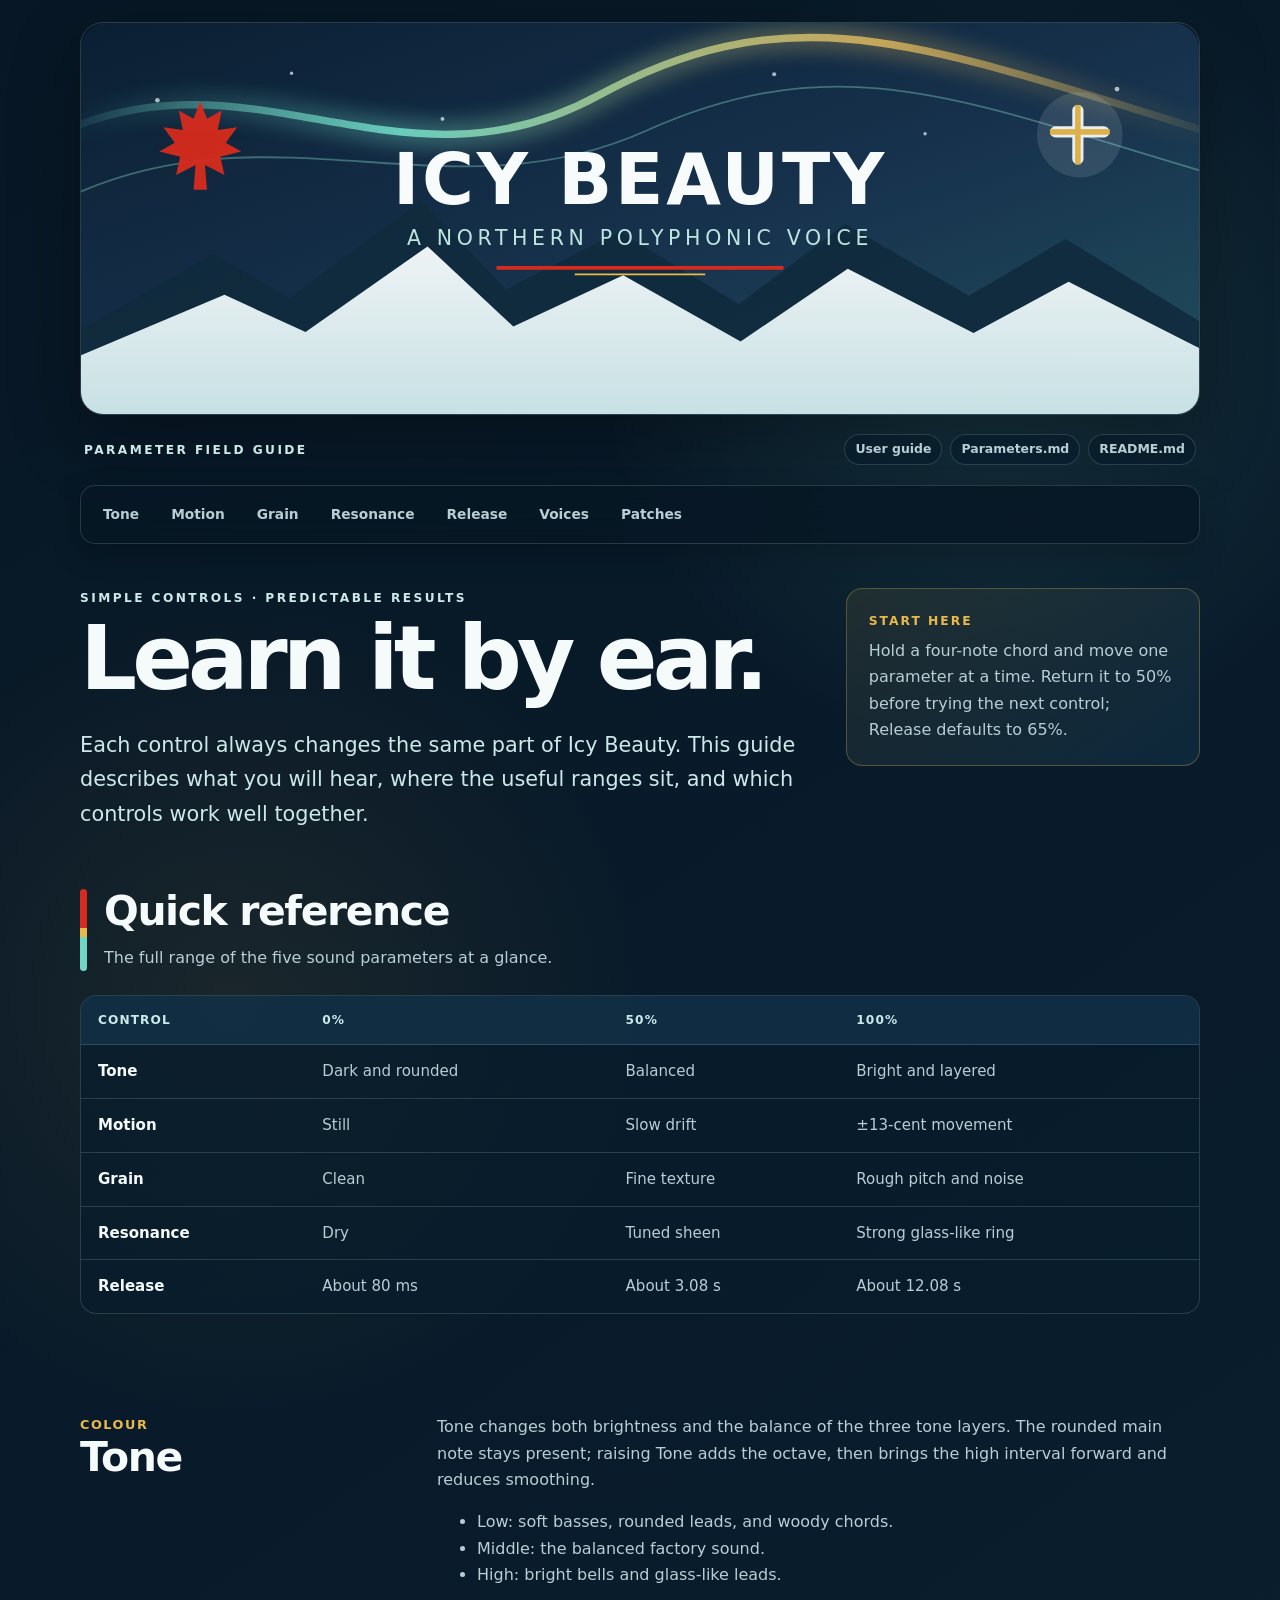
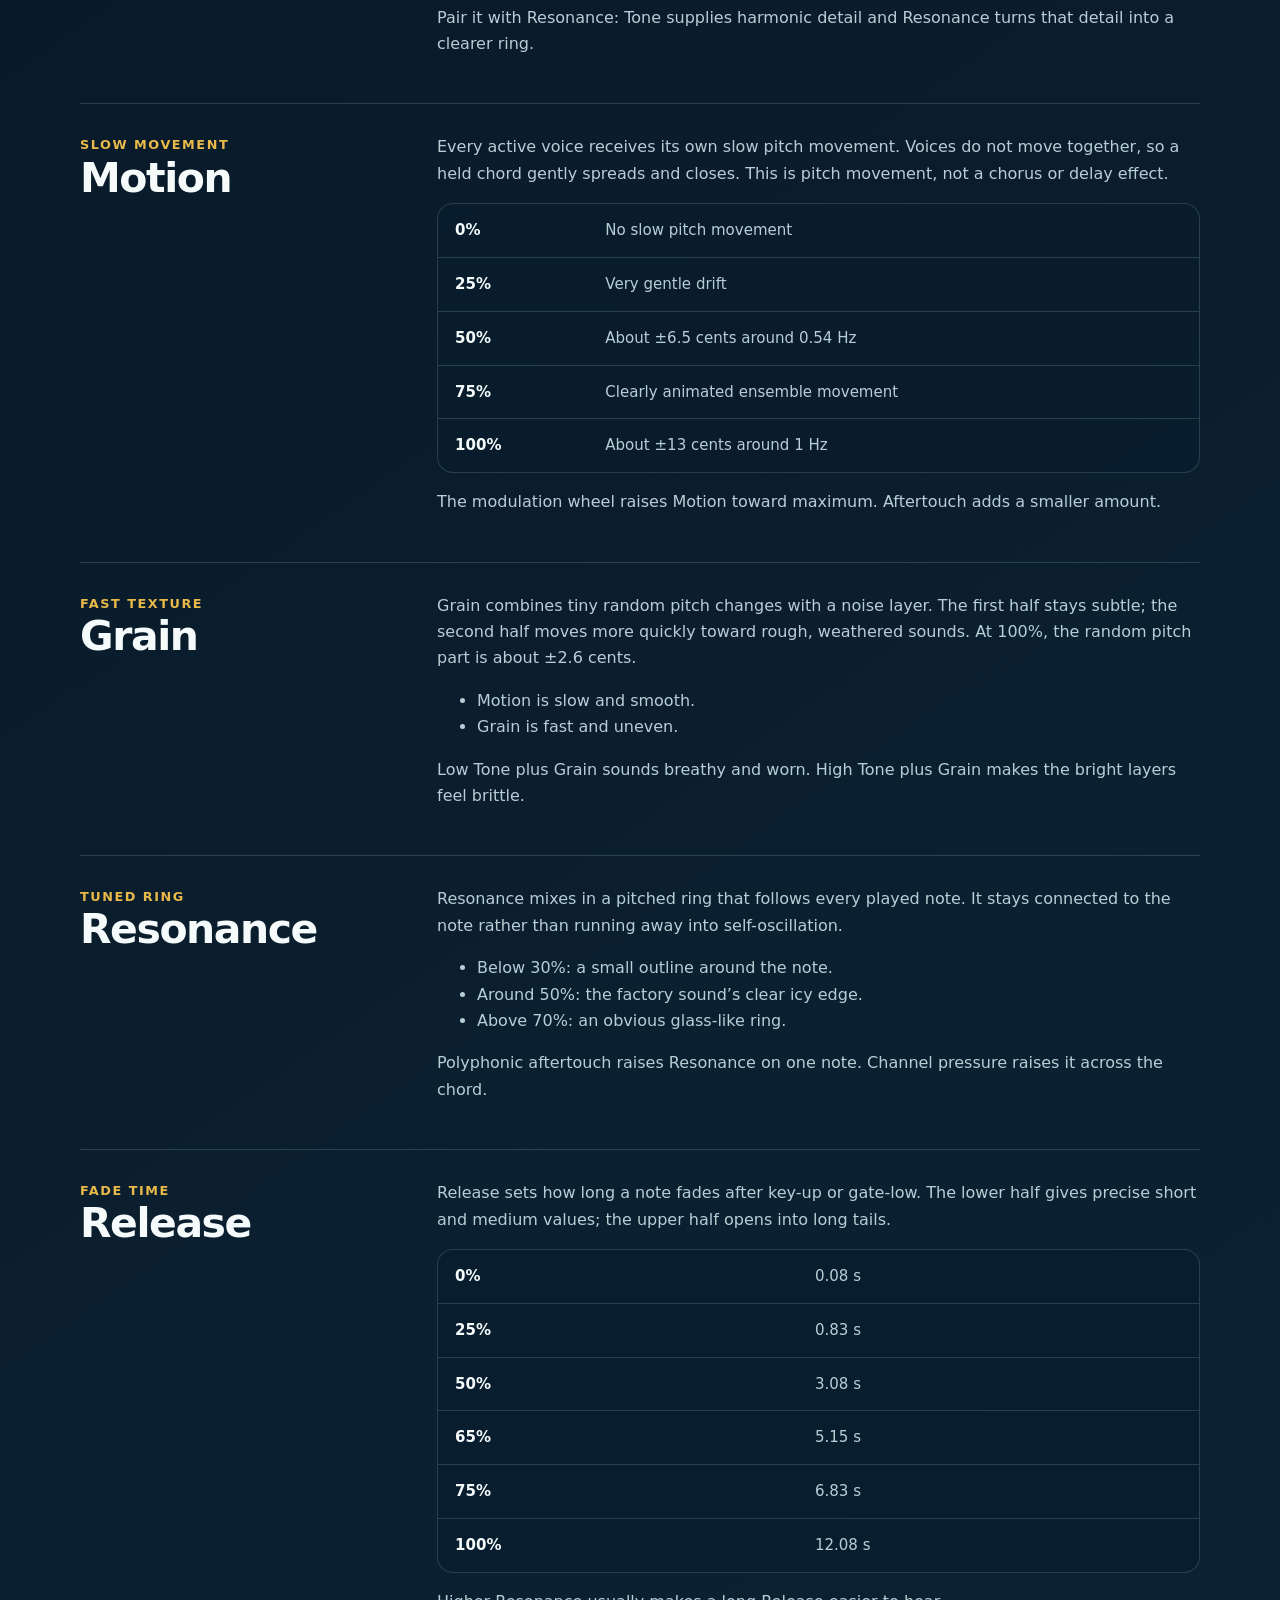
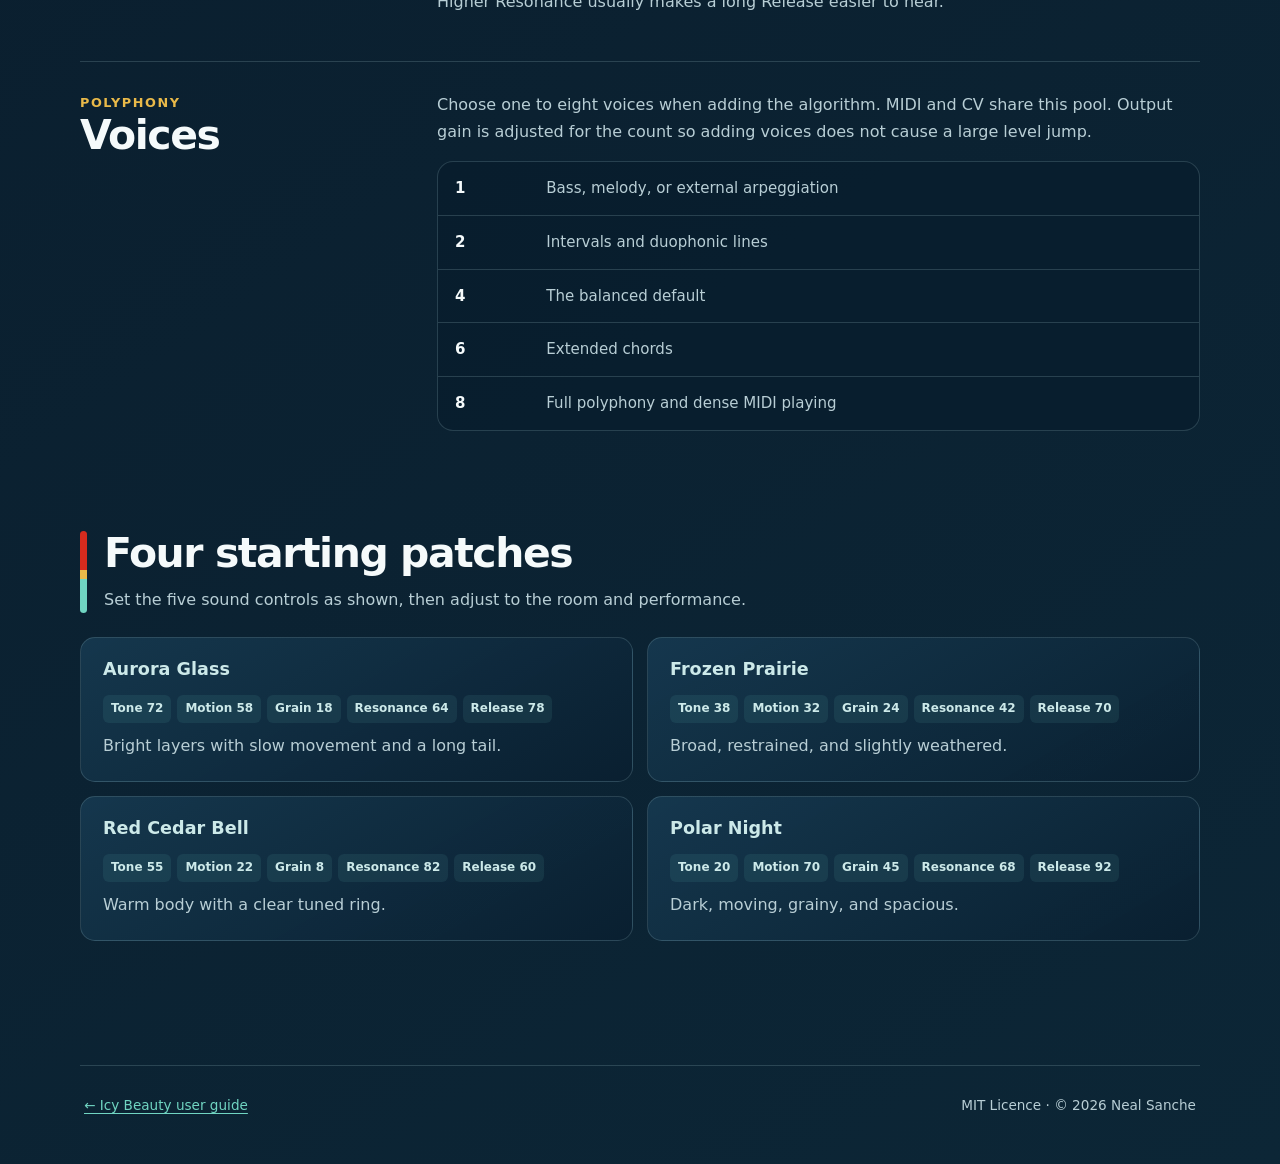
==== docs/parameters.html @ c05002e7 "prepare Icy Beauty v0.5.0 release" ====
<!doctype html>
<html lang="en">
  <head>
    <meta charset="utf-8">
    <meta name="viewport" content="width=device-width, initial-scale=1">
    <meta name="theme-color" content="#071725">
    <meta
      name="description"
      content="Detailed Icy Beauty parameter guide for Expert Sleepers disting NT."
    >
    <title>Icy Beauty — Parameter Field Guide</title>
    <link rel="stylesheet" href="manual.css">
  </head>
  <body>
    <header class="site-header">
      <img
        class="hero-art"
        src="icy-beauty-header.svg"
        alt="Icy Beauty, a northern polyphonic voice"
      >
      <div class="topline">
        <p class="eyebrow">Parameter field guide</p>
        <div class="format-links" aria-label="Documentation formats">
          <a class="pill" href="index.html">User guide</a>
          <a class="pill" href="PARAMETERS.md">Parameters.md</a>
          <a class="pill" href="../README.md">README.md</a>
        </div>
      </div>
      <nav class="main-nav" aria-label="Parameter sections">
        <a href="#tone">Tone</a>
        <a href="#motion">Motion</a>
        <a href="#grain">Grain</a>
        <a href="#resonance">Resonance</a>
        <a href="#release">Release</a>
        <a href="#voices">Voices</a>
        <a href="#patches">Patches</a>
      </nav>
    </header>

    <main>
      <section class="intro" aria-labelledby="page-title">
        <div>
          <p class="eyebrow">Simple controls · Predictable results</p>
          <h1 id="page-title">Learn it by ear.</h1>
          <p class="lede">
            Each control always changes the same part of Icy Beauty. This guide
            describes what you will hear, where the useful ranges sit, and
            which controls work well together.
          </p>
        </div>
        <aside class="note">
          <strong>Start here</strong>
          <p>
            Hold a four-note chord and move one parameter at a time. Return it
            to 50% before trying the next control; Release defaults to 65%.
          </p>
        </aside>
      </section>

      <section class="section">
        <div class="section-heading">
          <div>
            <h2>Quick reference</h2>
            <p>The full range of the five sound parameters at a glance.</p>
          </div>
        </div>
        <div class="table-wrap">
          <table>
            <thead>
              <tr>
                <th>Control</th>
                <th>0%</th>
                <th>50%</th>
                <th>100%</th>
              </tr>
            </thead>
            <tbody>
              <tr><td>Tone</td><td>Dark and rounded</td><td>Balanced</td><td>Bright and layered</td></tr>
              <tr><td>Motion</td><td>Still</td><td>Slow drift</td><td>±13-cent movement</td></tr>
              <tr><td>Grain</td><td>Clean</td><td>Fine texture</td><td>Rough pitch and noise</td></tr>
              <tr><td>Resonance</td><td>Dry</td><td>Tuned sheen</td><td>Strong glass-like ring</td></tr>
              <tr><td>Release</td><td>About 80 ms</td><td>About 3.08 s</td><td>About 12.08 s</td></tr>
            </tbody>
          </table>
        </div>
      </section>

      <section class="section" aria-label="Detailed parameters">
        <article class="parameter" id="tone">
          <div class="parameter-label">
            <p>Colour</p>
            <h2>Tone</h2>
          </div>
          <div class="parameter-copy">
            <p>
              Tone changes both brightness and the balance of the three tone
              layers. The rounded main note stays present; raising Tone adds the
              octave, then brings the high interval forward and reduces
              smoothing.
            </p>
            <ul>
              <li>Low: soft basses, rounded leads, and woody chords.</li>
              <li>Middle: the balanced factory sound.</li>
              <li>High: bright bells and glass-like leads.</li>
            </ul>
            <p>
              Pair it with Resonance: Tone supplies harmonic detail and
              Resonance turns that detail into a clearer ring.
            </p>
          </div>
        </article>

        <article class="parameter" id="motion">
          <div class="parameter-label">
            <p>Slow movement</p>
            <h2>Motion</h2>
          </div>
          <div class="parameter-copy">
            <p>
              Every active voice receives its own slow pitch movement. Voices
              do not move together, so a held chord gently spreads and closes.
              This is pitch movement, not a chorus or delay effect.
            </p>
            <div class="table-wrap">
              <table>
                <tbody>
                  <tr><td>0%</td><td>No slow pitch movement</td></tr>
                  <tr><td>25%</td><td>Very gentle drift</td></tr>
                  <tr><td>50%</td><td>About ±6.5 cents around 0.54 Hz</td></tr>
                  <tr><td>75%</td><td>Clearly animated ensemble movement</td></tr>
                  <tr><td>100%</td><td>About ±13 cents around 1 Hz</td></tr>
                </tbody>
              </table>
            </div>
            <p>
              The modulation wheel raises Motion toward maximum. Aftertouch
              adds a smaller amount.
            </p>
          </div>
        </article>

        <article class="parameter" id="grain">
          <div class="parameter-label">
            <p>Fast texture</p>
            <h2>Grain</h2>
          </div>
          <div class="parameter-copy">
            <p>
              Grain combines tiny random pitch changes with a noise layer. The
              first half stays subtle; the second half moves more quickly
              toward rough, weathered sounds. At 100%, the random pitch part is
              about ±2.6 cents.
            </p>
            <ul>
              <li>Motion is slow and smooth.</li>
              <li>Grain is fast and uneven.</li>
            </ul>
            <p>
              Low Tone plus Grain sounds breathy and worn. High Tone plus Grain
              makes the bright layers feel brittle.
            </p>
          </div>
        </article>

        <article class="parameter" id="resonance">
          <div class="parameter-label">
            <p>Tuned ring</p>
            <h2>Resonance</h2>
          </div>
          <div class="parameter-copy">
            <p>
              Resonance mixes in a pitched ring that follows every played note.
              It stays connected to the note rather than running away into
              self-oscillation.
            </p>
            <ul>
              <li>Below 30%: a small outline around the note.</li>
              <li>Around 50%: the factory sound’s clear icy edge.</li>
              <li>Above 70%: an obvious glass-like ring.</li>
            </ul>
            <p>
              Polyphonic aftertouch raises Resonance on one note. Channel
              pressure raises it across the chord.
            </p>
          </div>
        </article>

        <article class="parameter" id="release">
          <div class="parameter-label">
            <p>Fade time</p>
            <h2>Release</h2>
          </div>
          <div class="parameter-copy">
            <p>
              Release sets how long a note fades after key-up or gate-low. The
              lower half gives precise short and medium values; the upper half
              opens into long tails.
            </p>
            <div class="table-wrap">
              <table>
                <tbody>
                  <tr><td>0%</td><td>0.08 s</td></tr>
                  <tr><td>25%</td><td>0.83 s</td></tr>
                  <tr><td>50%</td><td>3.08 s</td></tr>
                  <tr><td>65%</td><td>5.15 s</td></tr>
                  <tr><td>75%</td><td>6.83 s</td></tr>
                  <tr><td>100%</td><td>12.08 s</td></tr>
                </tbody>
              </table>
            </div>
            <p>
              Higher Resonance usually makes a long Release easier to hear.
            </p>
          </div>
        </article>

        <article class="parameter" id="voices">
          <div class="parameter-label">
            <p>Polyphony</p>
            <h2>Voices</h2>
          </div>
          <div class="parameter-copy">
            <p>
              Choose one to eight voices when adding the algorithm. MIDI and CV
              share this pool. Output gain is adjusted for the count so adding
              voices does not cause a large level jump.
            </p>
            <div class="table-wrap">
              <table>
                <tbody>
                  <tr><td>1</td><td>Bass, melody, or external arpeggiation</td></tr>
                  <tr><td>2</td><td>Intervals and duophonic lines</td></tr>
                  <tr><td>4</td><td>The balanced default</td></tr>
                  <tr><td>6</td><td>Extended chords</td></tr>
                  <tr><td>8</td><td>Full polyphony and dense MIDI playing</td></tr>
                </tbody>
              </table>
            </div>
          </div>
        </article>
      </section>

      <section class="section" id="patches">
        <div class="section-heading">
          <div>
            <h2>Four starting patches</h2>
            <p>
              Set the five sound controls as shown, then adjust to the room and
              performance.
            </p>
          </div>
        </div>
        <div class="recipes">
          <article class="recipe">
            <h3>Aurora Glass</h3>
            <div class="settings">
              <span>Tone 72</span><span>Motion 58</span><span>Grain 18</span>
              <span>Resonance 64</span><span>Release 78</span>
            </div>
            <p>Bright layers with slow movement and a long tail.</p>
          </article>
          <article class="recipe">
            <h3>Frozen Prairie</h3>
            <div class="settings">
              <span>Tone 38</span><span>Motion 32</span><span>Grain 24</span>
              <span>Resonance 42</span><span>Release 70</span>
            </div>
            <p>Broad, restrained, and slightly weathered.</p>
          </article>
          <article class="recipe">
            <h3>Red Cedar Bell</h3>
            <div class="settings">
              <span>Tone 55</span><span>Motion 22</span><span>Grain 8</span>
              <span>Resonance 82</span><span>Release 60</span>
            </div>
            <p>Warm body with a clear tuned ring.</p>
          </article>
          <article class="recipe">
            <h3>Polar Night</h3>
            <div class="settings">
              <span>Tone 20</span><span>Motion 70</span><span>Grain 45</span>
              <span>Resonance 68</span><span>Release 92</span>
            </div>
            <p>Dark, moving, grainy, and spacious.</p>
          </article>
        </div>
      </section>
    </main>

    <footer class="site-footer">
      <p><a href="index.html">← Icy Beauty user guide</a></p>
      <p>MIT Licence · © 2026 Neal Sanche</p>
    </footer>
  </body>
</html>
---- docs/manual.css ----
:root {
  color-scheme: dark;
  --ink: #f5fafb;
  --muted: #b8ced5;
  --night: #071725;
  --navy: #0c2237;
  --blue: #173b56;
  --ice: #cce9e9;
  --aurora: #70d5c2;
  --gold: #e9b949;
  --canada: #d52b1e;
  --line: rgba(184, 222, 224, 0.18);
  --panel: rgba(15, 45, 66, 0.76);
  --shadow: 0 24px 70px rgba(0, 0, 0, 0.28);
  font-family:
    Inter, ui-sans-serif, system-ui, -apple-system, BlinkMacSystemFont, "Segoe UI",
    sans-serif;
}

* {
  box-sizing: border-box;
}

html {
  scroll-behavior: smooth;
}

body {
  min-width: 280px;
  margin: 0;
  color: var(--ink);
  background:
    radial-gradient(circle at 78% 8%, rgba(112, 213, 194, 0.13), transparent 25rem),
    radial-gradient(circle at 18% 23%, rgba(233, 185, 73, 0.08), transparent 26rem),
    linear-gradient(145deg, var(--night), #0a1d2d 46%, #0c2636);
  line-height: 1.65;
}

a {
  color: var(--aurora);
  text-underline-offset: 0.2em;
}

a:hover {
  color: var(--ice);
}

.site-header,
main,
.site-footer {
  width: min(1120px, calc(100% - 32px));
  margin-inline: auto;
}

.site-header {
  padding-top: 22px;
}

.hero-art {
  display: block;
  width: 100%;
  height: auto;
  border: 1px solid rgba(204, 233, 233, 0.18);
  border-radius: 23px;
  box-shadow: var(--shadow);
}

.topline {
  display: flex;
  align-items: center;
  justify-content: space-between;
  gap: 20px;
  padding: 19px 4px 8px;
}

.eyebrow {
  margin: 0;
  color: var(--ice);
  font-size: 0.76rem;
  font-weight: 750;
  letter-spacing: 0.2em;
  text-transform: uppercase;
}

.format-links {
  display: flex;
  flex-wrap: wrap;
  gap: 8px;
}

.pill {
  display: inline-flex;
  align-items: center;
  min-height: 30px;
  padding: 4px 10px;
  border: 1px solid var(--line);
  border-radius: 999px;
  color: var(--muted);
  background: rgba(8, 27, 42, 0.62);
  font-size: 0.78rem;
  font-weight: 650;
  text-decoration: none;
}

.pill:hover {
  border-color: rgba(112, 213, 194, 0.55);
}

.main-nav {
  position: sticky;
  z-index: 10;
  top: 0;
  display: flex;
  flex-wrap: wrap;
  gap: 8px;
  margin: 12px 0 44px;
  padding: 10px;
  border: 1px solid var(--line);
  border-radius: 15px;
  background: rgba(7, 23, 37, 0.88);
  box-shadow: 0 10px 30px rgba(0, 0, 0, 0.18);
  backdrop-filter: blur(16px);
}

.main-nav a {
  padding: 7px 12px;
  border-radius: 9px;
  color: var(--muted);
  font-size: 0.86rem;
  font-weight: 700;
  text-decoration: none;
}

.main-nav a:hover,
.main-nav a[aria-current="page"] {
  color: var(--ink);
  background: rgba(112, 213, 194, 0.12);
}

main {
  padding-bottom: 54px;
}

.intro {
  display: grid;
  grid-template-columns: minmax(0, 1.35fr) minmax(250px, 0.65fr);
  gap: 30px;
  align-items: start;
  margin-bottom: 58px;
}

h1,
h2,
h3 {
  margin-top: 0;
  line-height: 1.12;
}

h1 {
  max-width: 13ch;
  margin-bottom: 20px;
  font-size: clamp(2.55rem, 7vw, 5.7rem);
  font-weight: 760;
  letter-spacing: -0.055em;
}

h2 {
  margin-bottom: 18px;
  font-size: clamp(1.75rem, 3.2vw, 2.7rem);
  letter-spacing: -0.035em;
}

h3 {
  margin-bottom: 9px;
  font-size: 1.1rem;
}

.lede {
  max-width: 66ch;
  margin: 0;
  color: var(--ice);
  font-size: clamp(1.06rem, 2vw, 1.3rem);
}

.note {
  padding: 22px;
  border: 1px solid rgba(233, 185, 73, 0.3);
  border-radius: 16px;
  background: linear-gradient(145deg, rgba(233, 185, 73, 0.09), rgba(15, 45, 66, 0.76));
}

.note strong {
  display: block;
  margin-bottom: 7px;
  color: var(--gold);
  font-size: 0.77rem;
  letter-spacing: 0.16em;
  text-transform: uppercase;
}

.note p {
  margin: 0;
  color: var(--muted);
}

.section {
  margin: 0 0 70px;
  scroll-margin-top: 86px;
}

.section-heading {
  display: grid;
  grid-template-columns: 7px minmax(0, 1fr);
  gap: 17px;
  align-items: stretch;
  margin-bottom: 24px;
}

.section-heading::before {
  display: block;
  border-radius: 8px;
  background: linear-gradient(var(--canada) 0 48%, var(--gold) 48% 58%, var(--aurora) 58%);
  content: "";
}

.section-heading h2,
.section-heading p {
  margin-left: 0;
}

.section-heading p {
  max-width: 67ch;
  margin-top: -8px;
  margin-bottom: 0;
  color: var(--muted);
}

.signal-flow {
  display: grid;
  grid-template-columns: repeat(5, minmax(0, 1fr));
  gap: 10px;
  margin-top: 24px;
}

.signal-step,
.card,
.recipe {
  border: 1px solid var(--line);
  border-radius: 15px;
  background: linear-gradient(150deg, rgba(24, 61, 85, 0.78), rgba(9, 31, 48, 0.82));
}

.signal-step {
  position: relative;
  min-height: 118px;
  padding: 17px;
}

.signal-step:not(:last-child)::after {
  position: absolute;
  top: 50%;
  right: -9px;
  z-index: 2;
  color: var(--gold);
  content: "›";
  font-size: 1.4rem;
  transform: translateY(-55%);
}

.signal-step b {
  display: block;
  margin-bottom: 7px;
  color: var(--ice);
}

.signal-step span {
  color: var(--muted);
  font-size: 0.88rem;
}

.card-grid {
  display: grid;
  grid-template-columns: repeat(5, minmax(0, 1fr));
  gap: 12px;
}

.card {
  padding: 20px;
}

.card .value {
  display: block;
  margin-bottom: 12px;
  color: var(--gold);
  font-size: 0.72rem;
  font-weight: 750;
  letter-spacing: 0.12em;
  text-transform: uppercase;
}

.card p {
  margin: 0;
  color: var(--muted);
  font-size: 0.92rem;
}

.range {
  height: 4px;
  margin: 18px 0 13px;
  overflow: hidden;
  border-radius: 4px;
  background: rgba(204, 233, 233, 0.13);
}

.range::after {
  display: block;
  width: var(--fill, 50%);
  height: 100%;
  border-radius: inherit;
  background: linear-gradient(90deg, var(--aurora), var(--gold));
  content: "";
}

.table-wrap {
  overflow-x: auto;
  border: 1px solid var(--line);
  border-radius: 16px;
  background: rgba(8, 29, 45, 0.68);
}

table {
  width: 100%;
  border-collapse: collapse;
  font-size: 0.94rem;
}

th,
td {
  padding: 14px 17px;
  border-bottom: 1px solid var(--line);
  text-align: left;
  vertical-align: top;
}

th {
  color: var(--ice);
  background: rgba(23, 59, 86, 0.55);
  font-size: 0.76rem;
  letter-spacing: 0.09em;
  text-transform: uppercase;
}

tr:last-child td {
  border-bottom: 0;
}

td:first-child {
  color: var(--ink);
  font-weight: 700;
}

td {
  color: var(--muted);
}

.two-column {
  display: grid;
  grid-template-columns: repeat(2, minmax(0, 1fr));
  gap: 18px;
}

.two-column .card {
  padding: 24px;
}

.two-column ul,
.two-column ol {
  margin-bottom: 0;
  padding-left: 1.25rem;
  color: var(--muted);
}

code {
  padding: 0.14em 0.42em;
  border: 1px solid rgba(204, 233, 233, 0.12);
  border-radius: 5px;
  color: var(--ice);
  background: rgba(5, 19, 31, 0.7);
  font-family: ui-monospace, SFMono-Regular, Menlo, Consolas, monospace;
  font-size: 0.9em;
}

.callout {
  display: grid;
  grid-template-columns: auto 1fr;
  gap: 16px;
  align-items: center;
  padding: 24px;
  border: 1px solid rgba(112, 213, 194, 0.3);
  border-radius: 16px;
  background: linear-gradient(105deg, rgba(112, 213, 194, 0.12), rgba(23, 59, 86, 0.34));
}

.volts {
  color: var(--aurora);
  font-size: clamp(2rem, 5vw, 3.8rem);
  font-weight: 800;
  letter-spacing: -0.05em;
  white-space: nowrap;
}

.callout p {
  margin: 0;
  color: var(--muted);
}

.parameter {
  display: grid;
  grid-template-columns: minmax(140px, 0.3fr) minmax(0, 0.7fr);
  gap: 30px;
  padding: 30px 0;
  border-top: 1px solid var(--line);
  scroll-margin-top: 88px;
}

.parameter:first-of-type {
  border-top: 0;
}

.parameter-label p {
  margin: 0;
  color: var(--gold);
  font-size: 0.8rem;
  font-weight: 720;
  letter-spacing: 0.12em;
  text-transform: uppercase;
}

.parameter-copy > :first-child {
  margin-top: 0;
}

.parameter-copy p,
.parameter-copy li {
  color: var(--muted);
}

.recipes {
  display: grid;
  grid-template-columns: repeat(2, minmax(0, 1fr));
  gap: 14px;
}

.recipe {
  padding: 22px;
}

.recipe h3 {
  color: var(--ice);
}

.recipe p {
  margin: 0;
  color: var(--muted);
}

.settings {
  display: flex;
  flex-wrap: wrap;
  gap: 6px;
  margin: 15px 0 10px;
}

.settings span {
  padding: 4px 8px;
  border-radius: 6px;
  color: var(--ice);
  background: rgba(112, 213, 194, 0.09);
  font-size: 0.75rem;
  font-weight: 650;
}

.site-footer {
  display: flex;
  justify-content: space-between;
  gap: 30px;
  padding: 28px 4px 48px;
  border-top: 1px solid var(--line);
  color: var(--muted);
  font-size: 0.85rem;
}

.site-footer p {
  margin: 0;
}

@media (max-width: 860px) {
  .intro,
  .parameter {
    grid-template-columns: 1fr;
  }

  .card-grid {
    grid-template-columns: repeat(2, minmax(0, 1fr));
  }

  .signal-flow {
    grid-template-columns: 1fr;
  }

  .signal-step {
    min-height: auto;
  }

  .signal-step:not(:last-child)::after {
    top: auto;
    right: 20px;
    bottom: -20px;
    transform: rotate(90deg);
  }
}

@media (max-width: 600px) {
  .site-header,
  main,
  .site-footer {
    width: min(100% - 20px, 1120px);
  }

  .topline,
  .site-footer {
    align-items: flex-start;
    flex-direction: column;
  }

  .main-nav {
    top: 5px;
    margin-bottom: 34px;
  }

  .main-nav a {
    padding: 6px 8px;
    font-size: 0.78rem;
  }

  .card-grid,
  .two-column,
  .recipes {
    grid-template-columns: 1fr;
  }

  h1 {
    font-size: 3rem;
  }

  th,
  td {
    padding: 12px;
  }

  .callout {
    grid-template-columns: 1fr;
  }
}

@media (prefers-reduced-motion: reduce) {
  html {
    scroll-behavior: auto;
  }
}
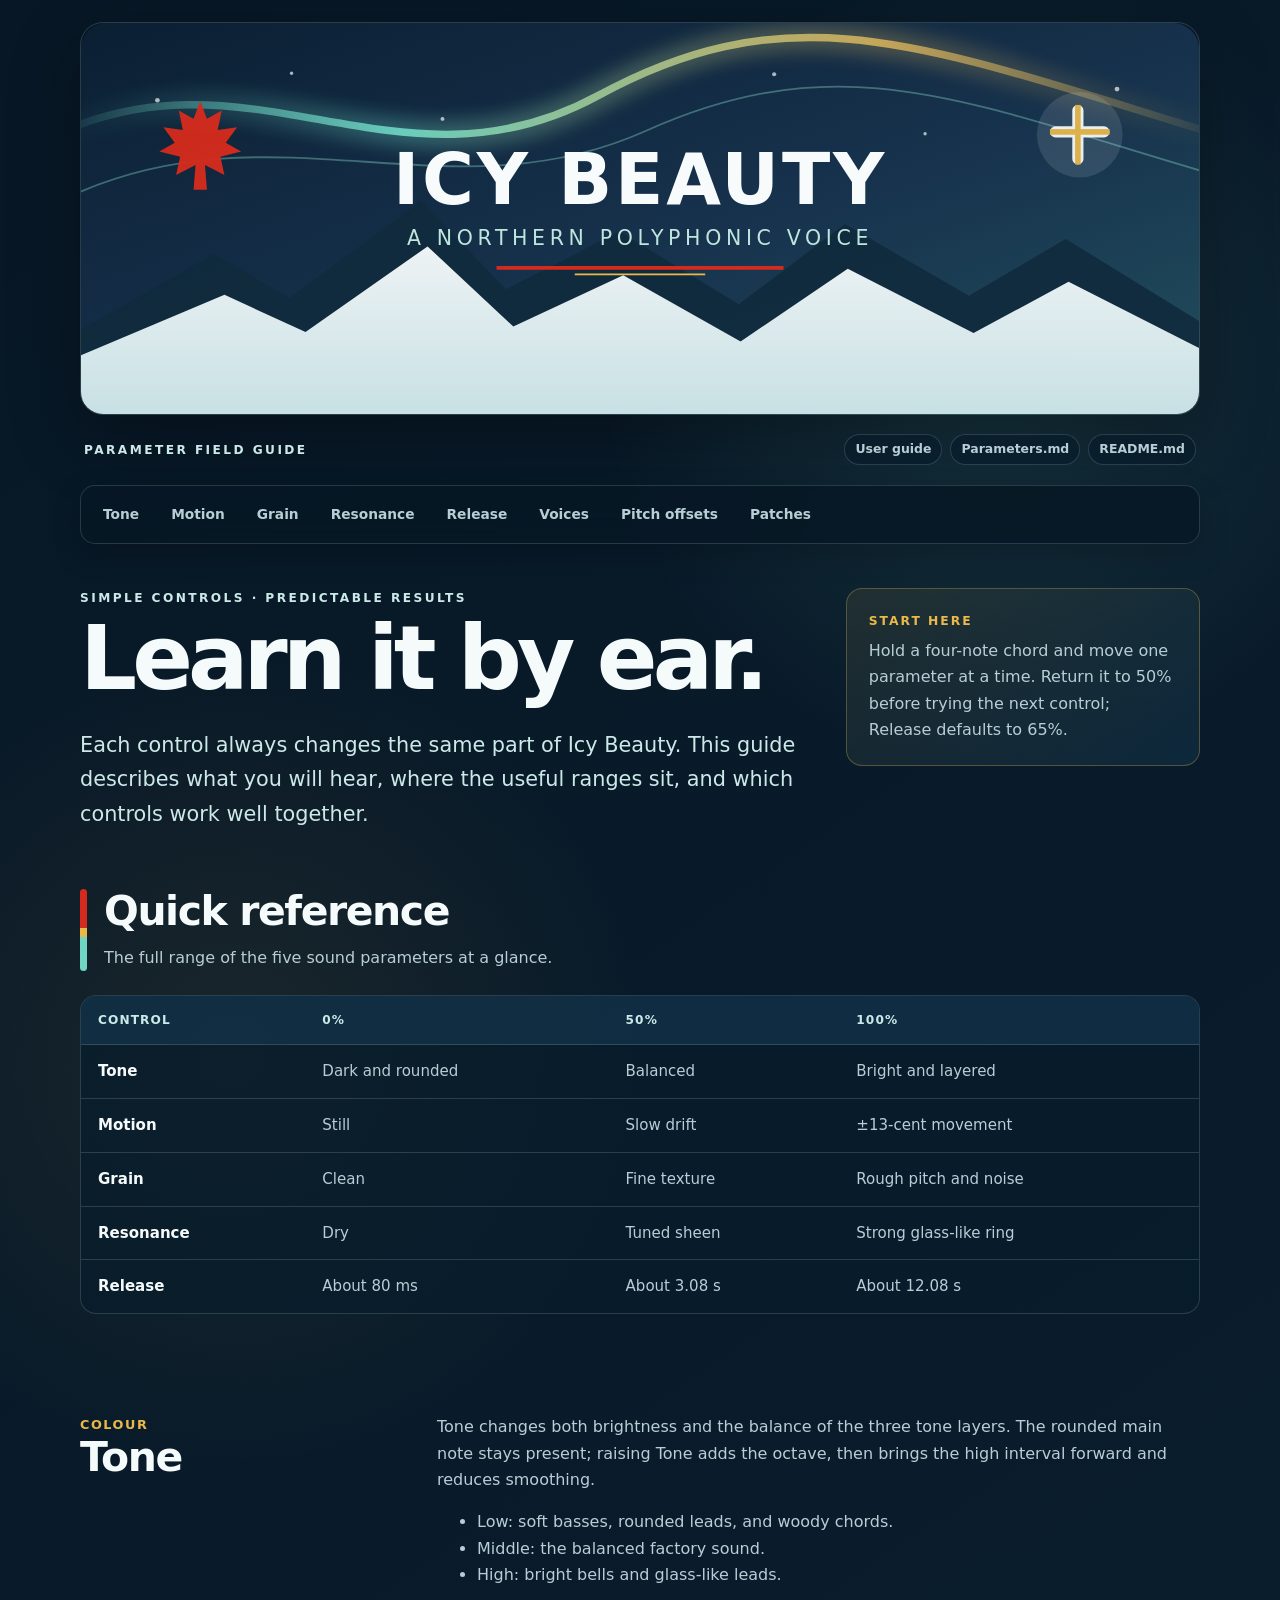
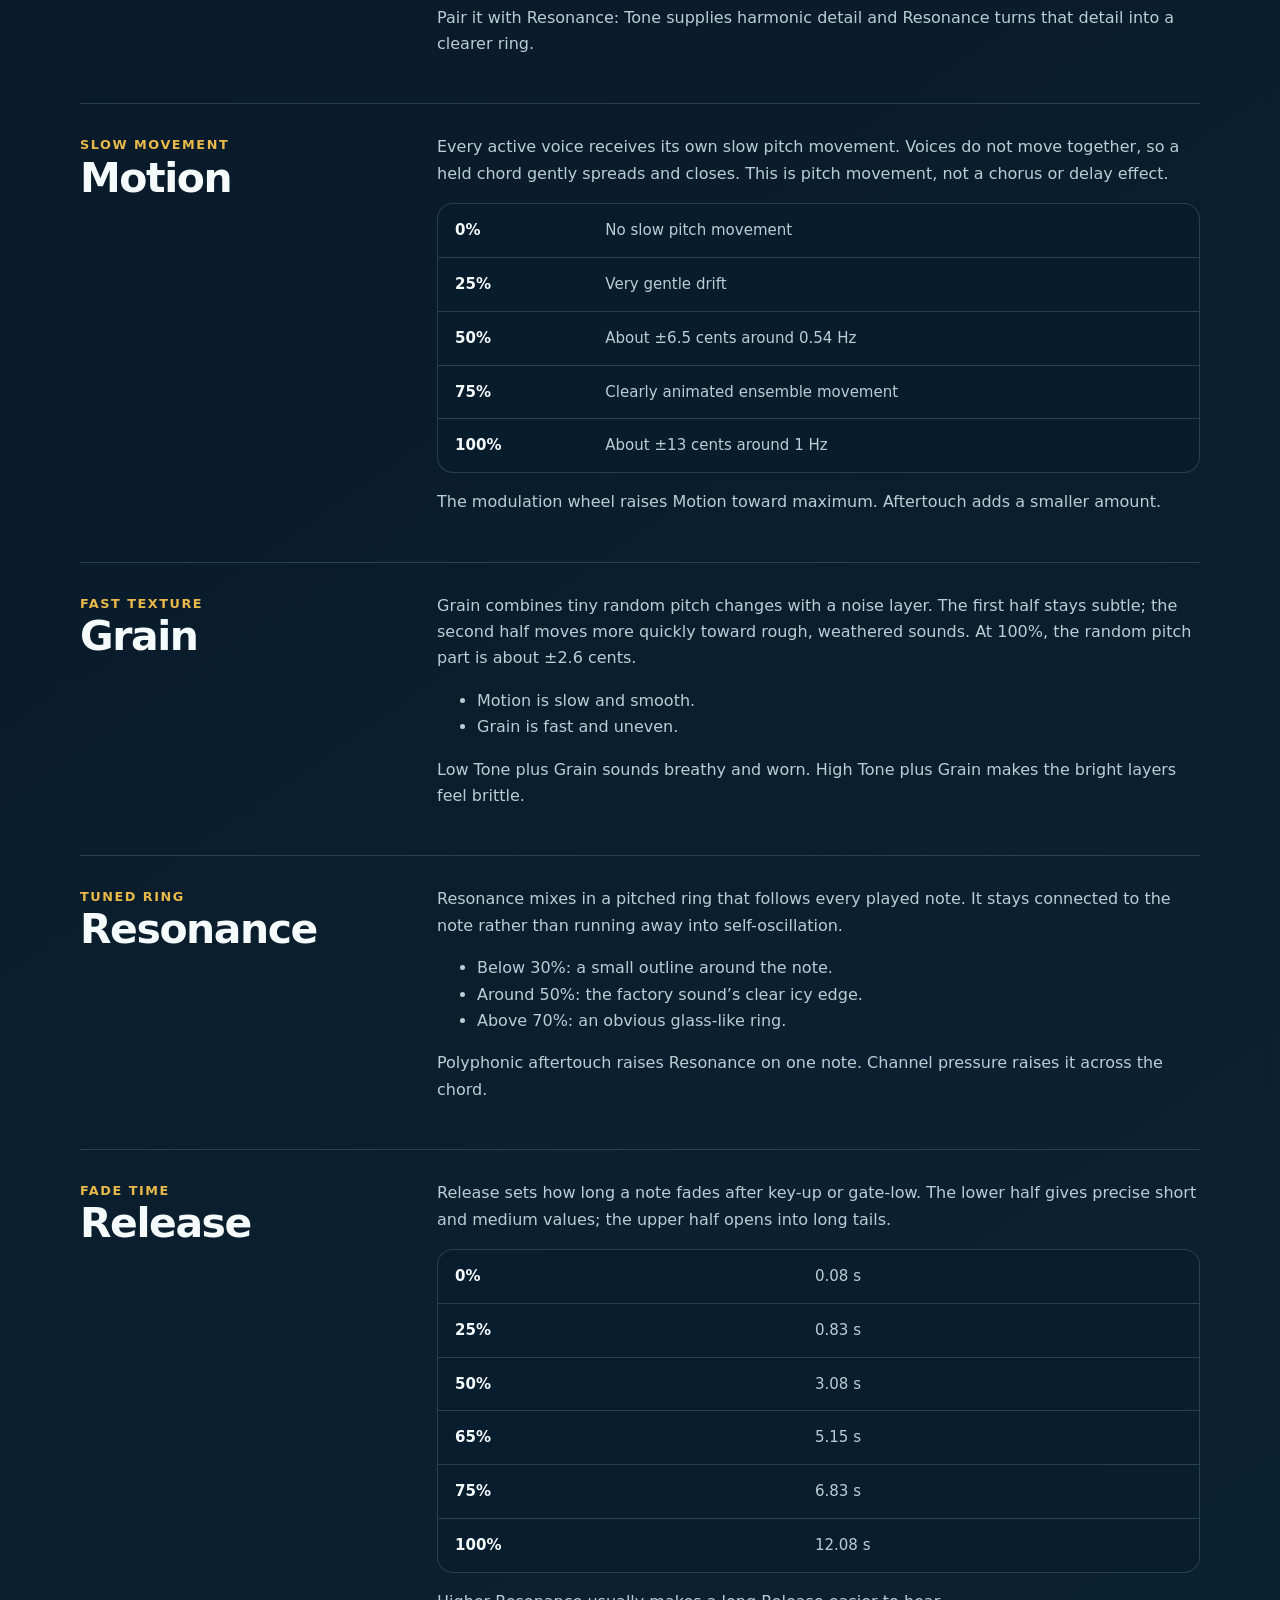
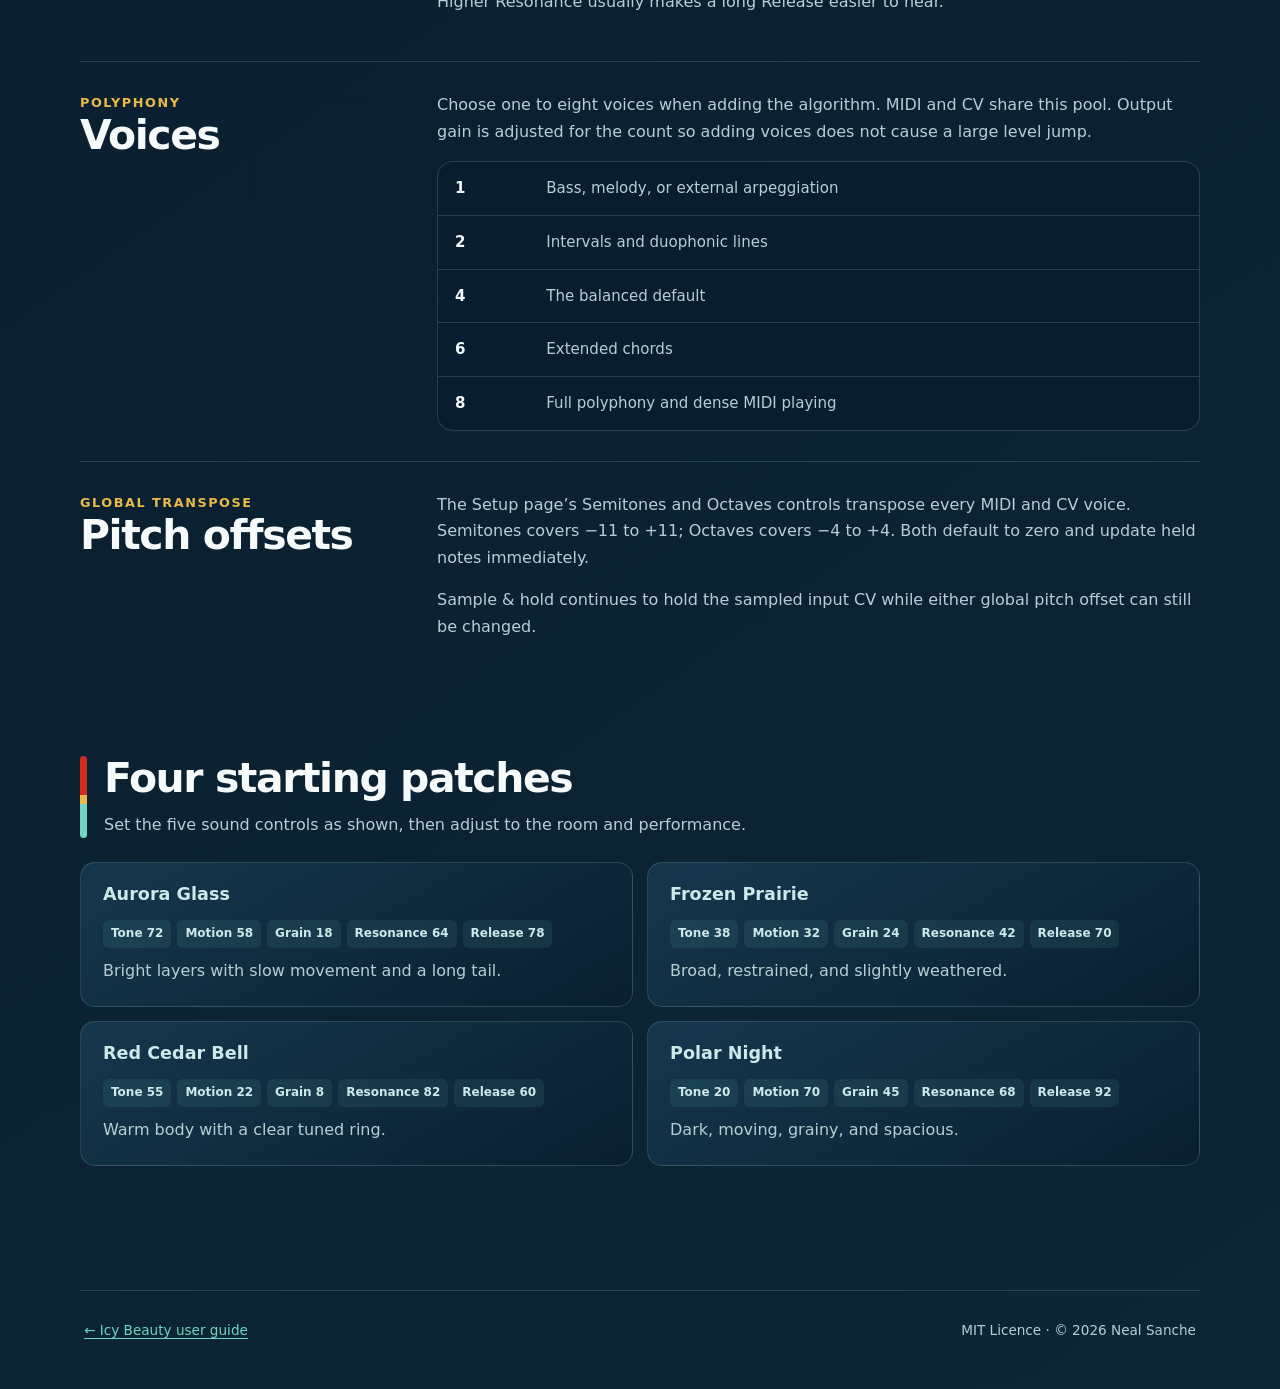
==== commit b87e931e: "feat: add global semitone and octave offsets" ====
--- a/docs/parameters.html
+++ b/docs/parameters.html
@@ -33,6 +33,7 @@
         <a href="#resonance">Resonance</a>
         <a href="#release">Release</a>
         <a href="#voices">Voices</a>
+        <a href="#pitch-offsets">Pitch offsets</a>
         <a href="#patches">Patches</a>
       </nav>
     </header>
@@ -238,6 +239,24 @@
             </div>
           </div>
         </article>
+
+        <article class="parameter" id="pitch-offsets">
+          <div class="parameter-label">
+            <p>Global transpose</p>
+            <h2>Pitch offsets</h2>
+          </div>
+          <div class="parameter-copy">
+            <p>
+              The Setup page’s Semitones and Octaves controls transpose every
+              MIDI and CV voice. Semitones covers −11 to +11; Octaves covers
+              −4 to +4. Both default to zero and update held notes immediately.
+            </p>
+            <p>
+              Sample &amp; hold continues to hold the sampled input CV while
+              either global pitch offset can still be changed.
+            </p>
+          </div>
+        </article>
       </section>
 
       <section class="section" id="patches">
--- a/docs/manual.css
+++ b/docs/manual.css
@@ -390,30 +390,6 @@
   font-size: 0.9em;
 }
 
-.callout {
-  display: grid;
-  grid-template-columns: auto 1fr;
-  gap: 16px;
-  align-items: center;
-  padding: 24px;
-  border: 1px solid rgba(112, 213, 194, 0.3);
-  border-radius: 16px;
-  background: linear-gradient(105deg, rgba(112, 213, 194, 0.12), rgba(23, 59, 86, 0.34));
-}
-
-.volts {
-  color: var(--aurora);
-  font-size: clamp(2rem, 5vw, 3.8rem);
-  font-weight: 800;
-  letter-spacing: -0.05em;
-  white-space: nowrap;
-}
-
-.callout p {
-  margin: 0;
-  color: var(--muted);
-}
-
 .parameter {
   display: grid;
   grid-template-columns: minmax(140px, 0.3fr) minmax(0, 0.7fr);
@@ -557,10 +533,6 @@
   td {
     padding: 12px;
   }
-
-  .callout {
-    grid-template-columns: 1fr;
-  }
 }
 
 @media (prefers-reduced-motion: reduce) {
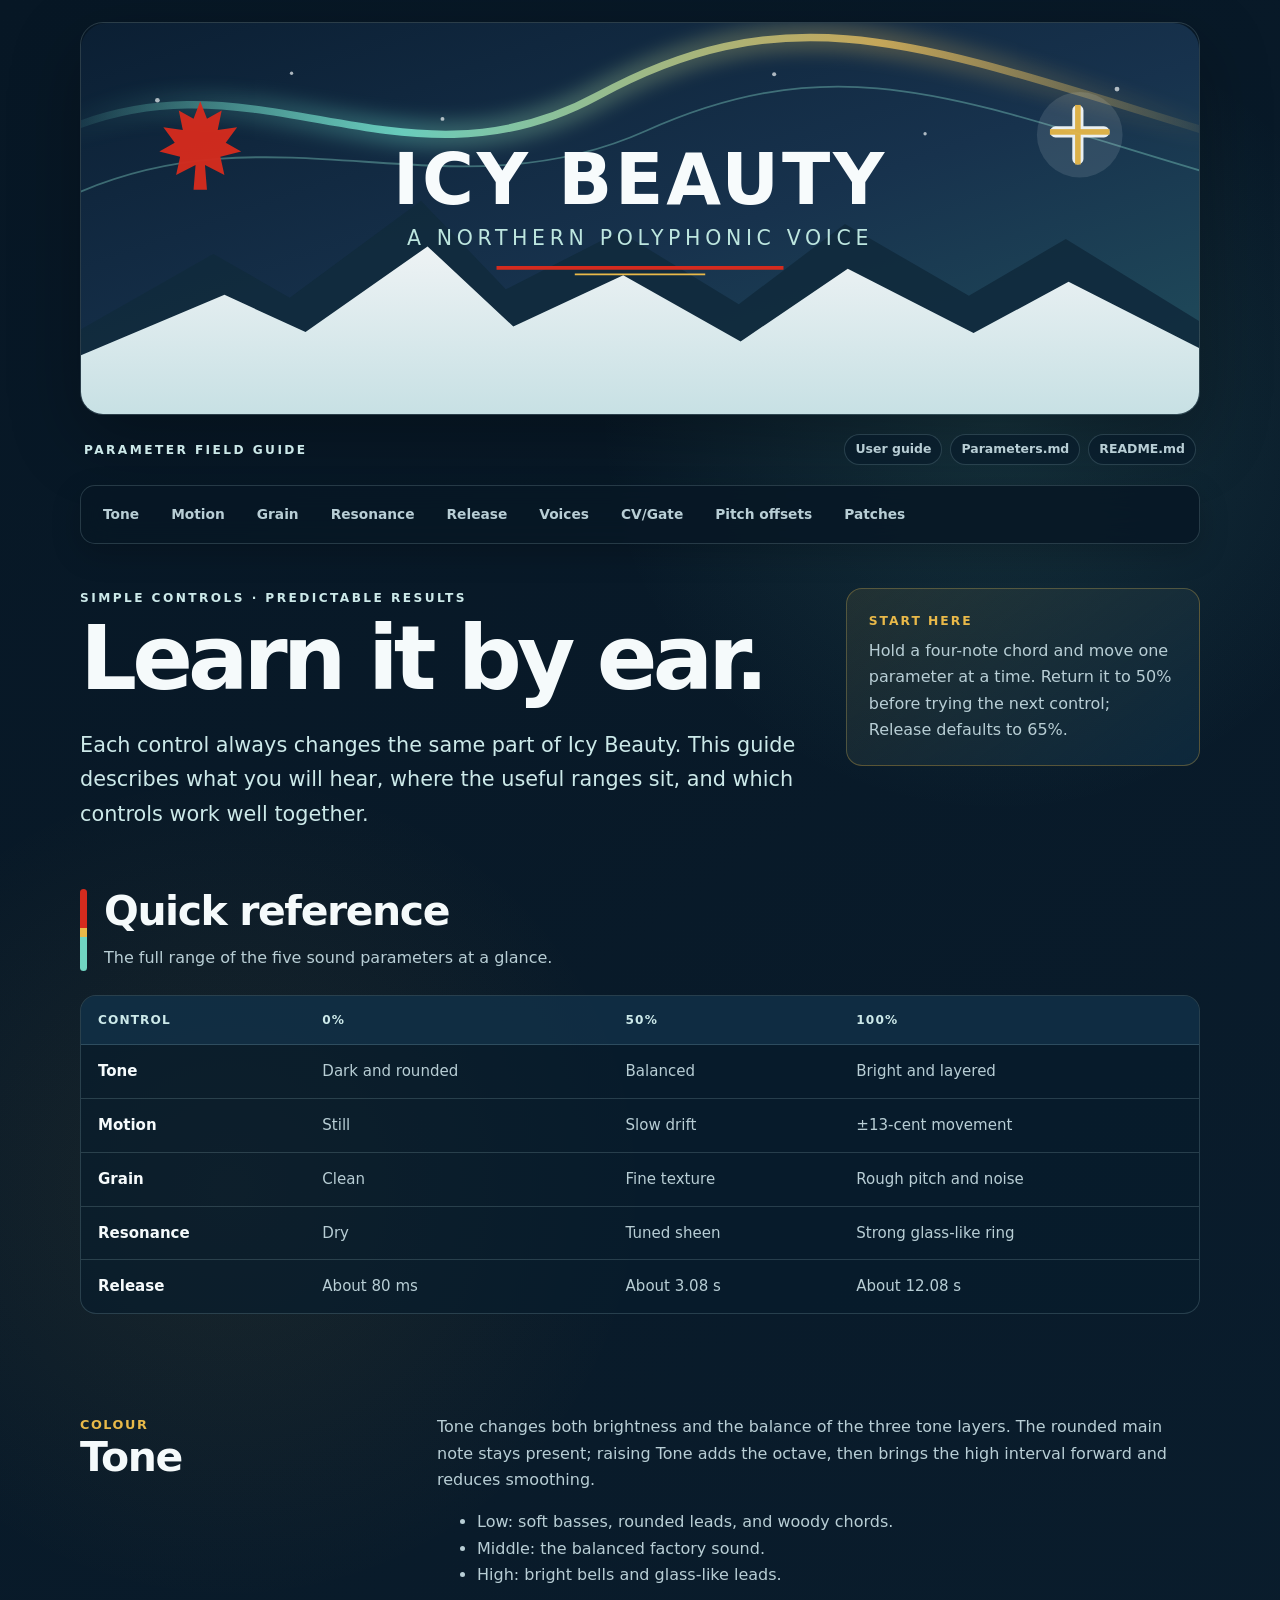
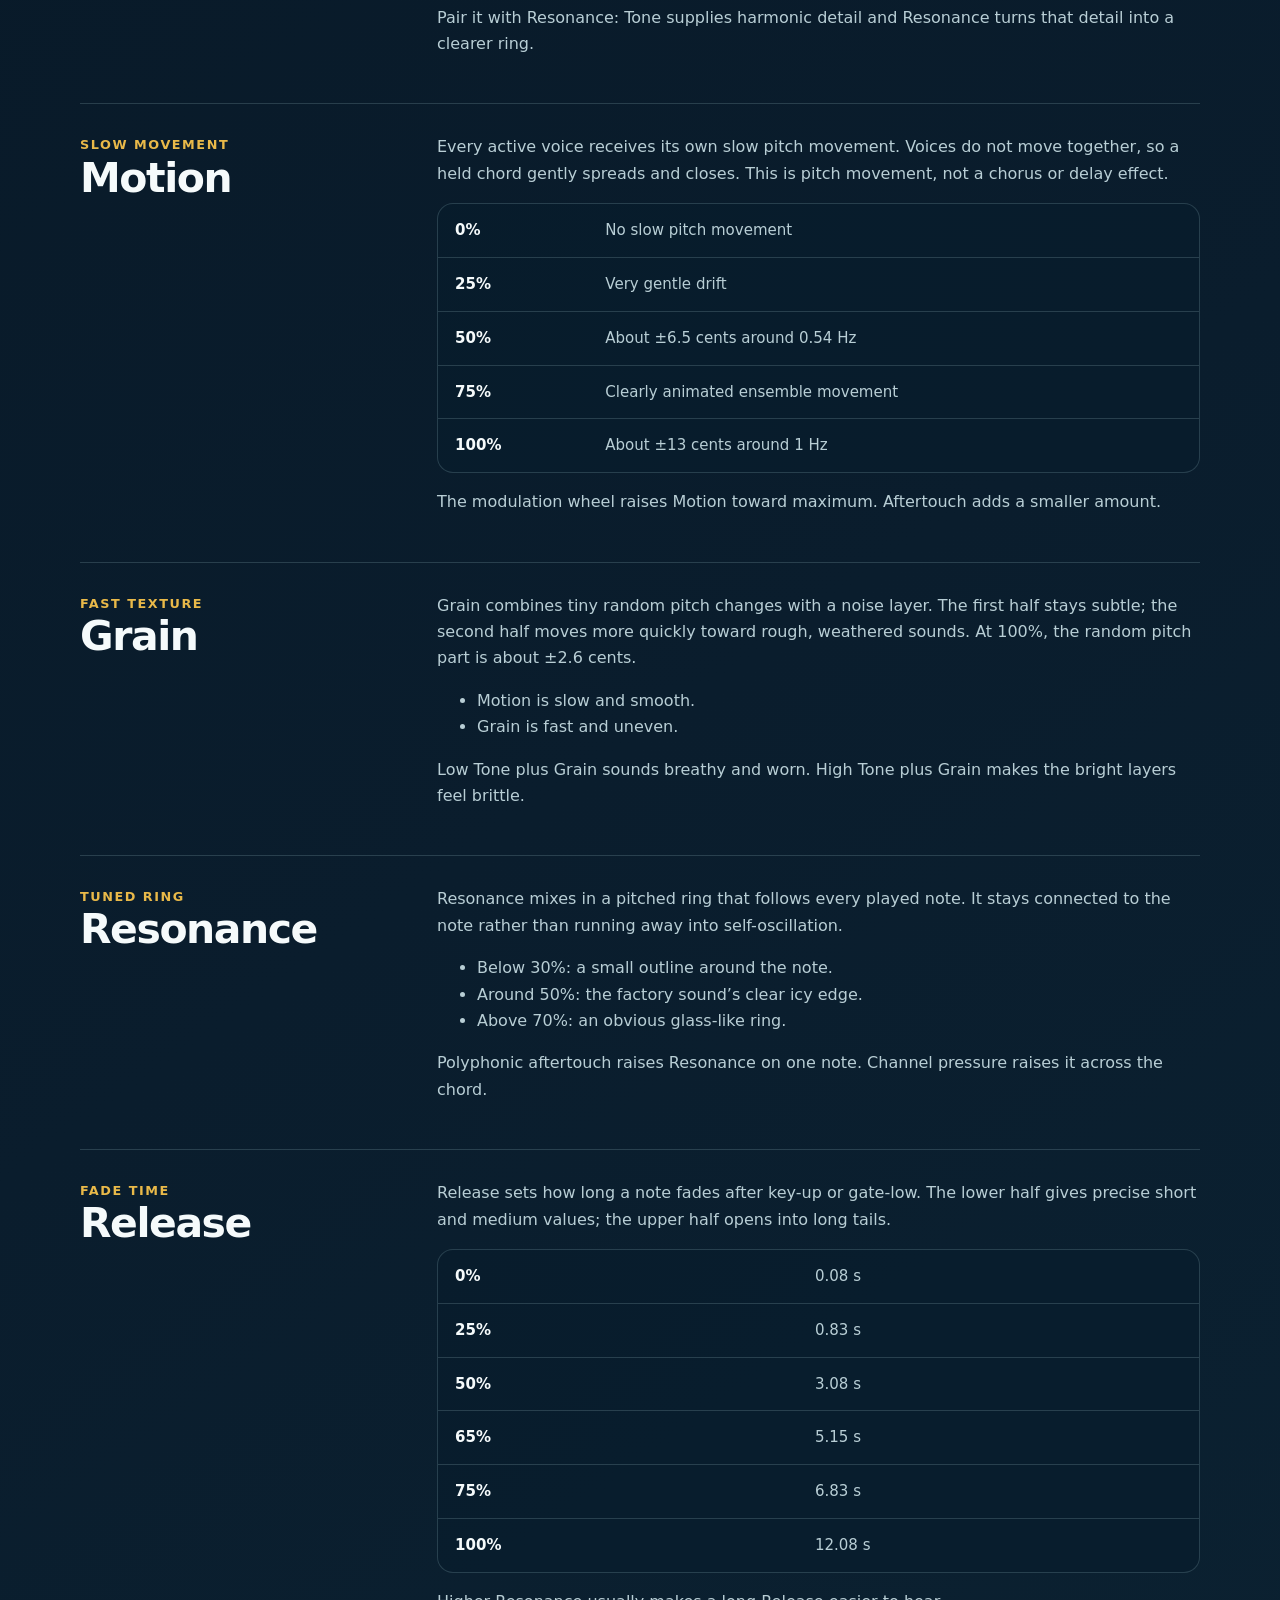
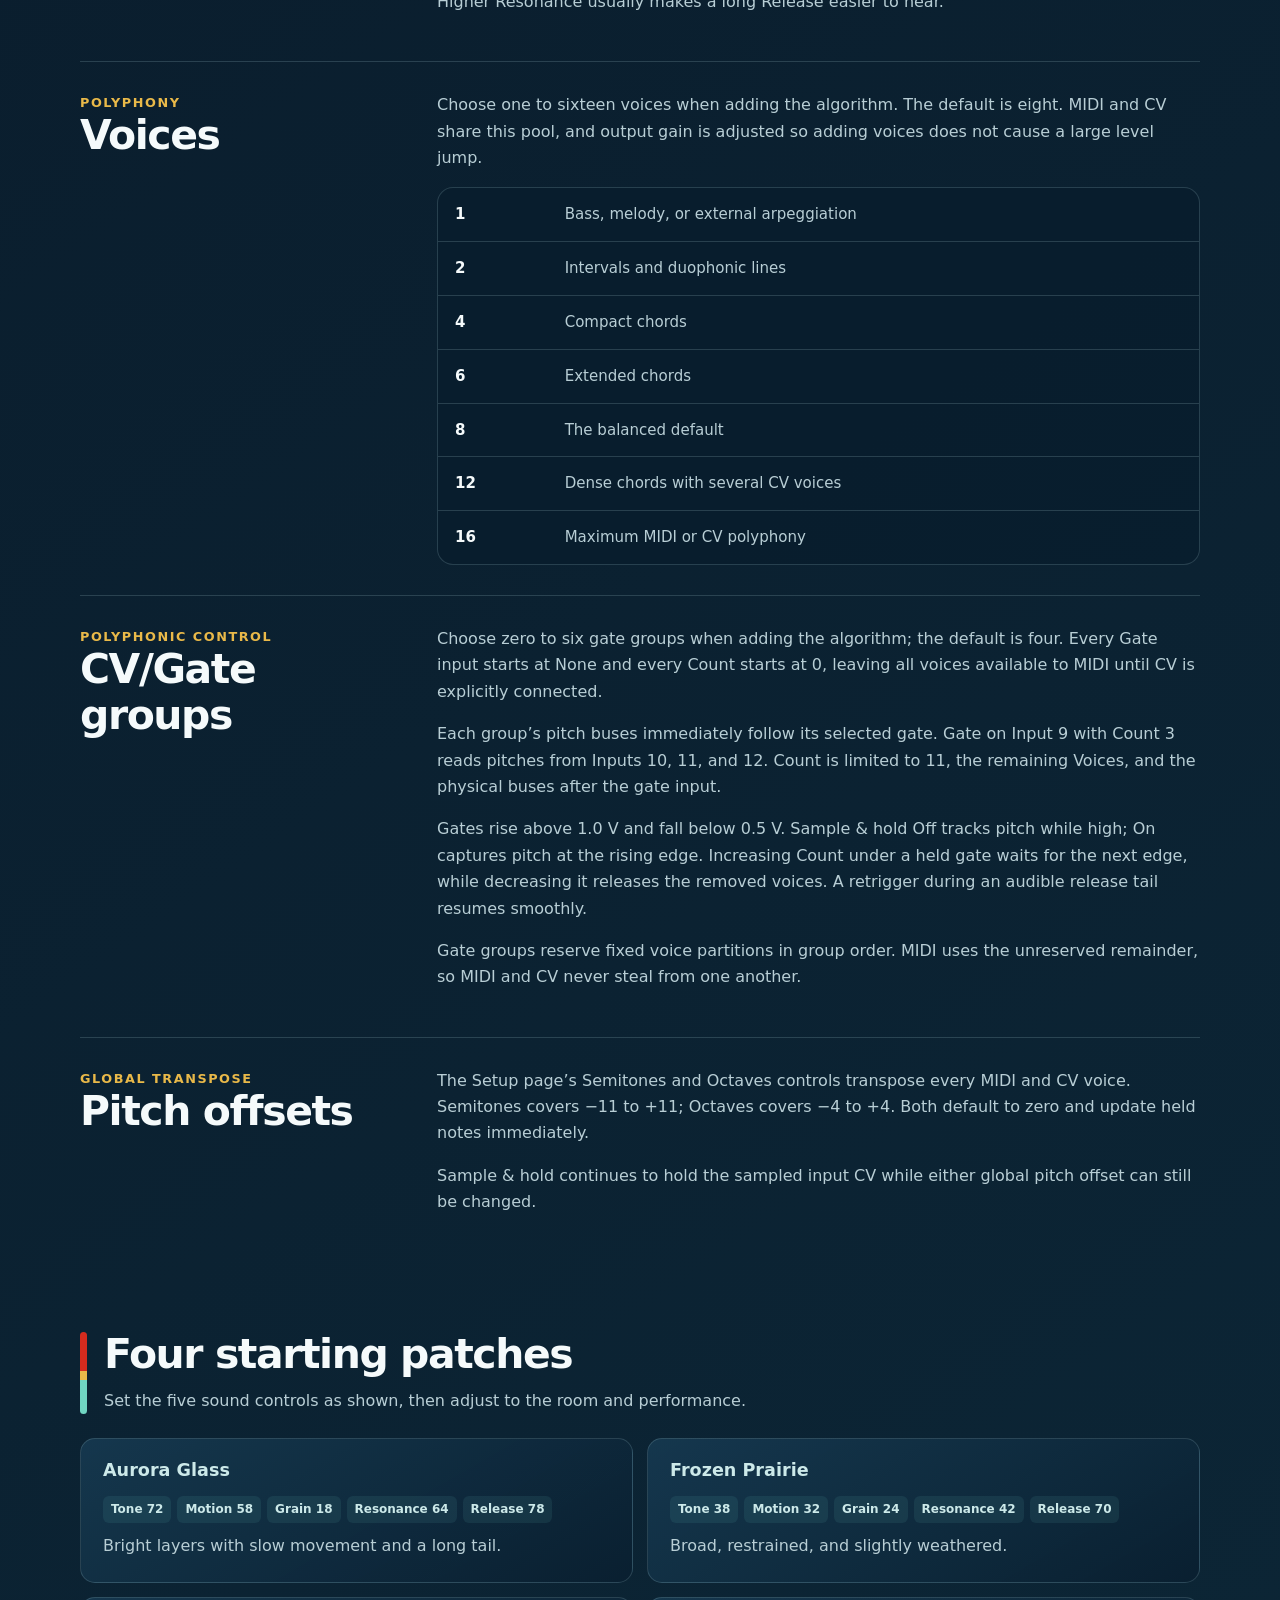
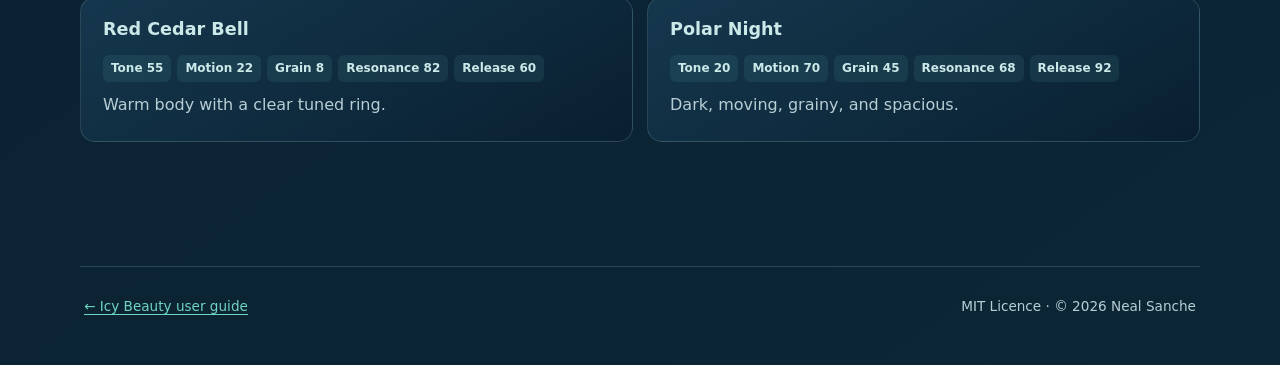
==== commit dbcad73e: "docs: update CV gate and voice guide" ====
--- a/docs/parameters.html
+++ b/docs/parameters.html
@@ -33,6 +33,7 @@
         <a href="#resonance">Resonance</a>
         <a href="#release">Release</a>
         <a href="#voices">Voices</a>
+        <a href="#cv-gate">CV/Gate</a>
         <a href="#pitch-offsets">Pitch offsets</a>
         <a href="#patches">Patches</a>
       </nav>
@@ -222,21 +223,56 @@
           </div>
           <div class="parameter-copy">
             <p>
-              Choose one to eight voices when adding the algorithm. MIDI and CV
-              share this pool. Output gain is adjusted for the count so adding
-              voices does not cause a large level jump.
+              Choose one to sixteen voices when adding the algorithm. The
+              default is eight. MIDI and CV share this pool, and output gain is
+              adjusted so adding voices does not cause a large level jump.
             </p>
             <div class="table-wrap">
               <table>
                 <tbody>
                   <tr><td>1</td><td>Bass, melody, or external arpeggiation</td></tr>
                   <tr><td>2</td><td>Intervals and duophonic lines</td></tr>
-                  <tr><td>4</td><td>The balanced default</td></tr>
+                  <tr><td>4</td><td>Compact chords</td></tr>
                   <tr><td>6</td><td>Extended chords</td></tr>
-                  <tr><td>8</td><td>Full polyphony and dense MIDI playing</td></tr>
+                  <tr><td>8</td><td>The balanced default</td></tr>
+                  <tr><td>12</td><td>Dense chords with several CV voices</td></tr>
+                  <tr><td>16</td><td>Maximum MIDI or CV polyphony</td></tr>
                 </tbody>
               </table>
             </div>
+          </div>
+        </article>
+
+        <article class="parameter" id="cv-gate">
+          <div class="parameter-label">
+            <p>Polyphonic control</p>
+            <h2>CV/Gate groups</h2>
+          </div>
+          <div class="parameter-copy">
+            <p>
+              Choose zero to six gate groups when adding the algorithm; the
+              default is four. Every Gate input starts at None and every Count
+              starts at 0, leaving all voices available to MIDI until CV is
+              explicitly connected.
+            </p>
+            <p>
+              Each group’s pitch buses immediately follow its selected gate.
+              Gate on Input 9 with Count 3 reads pitches from Inputs 10, 11,
+              and 12. Count is limited to 11, the remaining Voices, and the
+              physical buses after the gate input.
+            </p>
+            <p>
+              Gates rise above 1.0 V and fall below 0.5 V. Sample &amp; hold
+              Off tracks pitch while high; On captures pitch at the rising
+              edge. Increasing Count under a held gate waits for the next edge,
+              while decreasing it releases the removed voices. A retrigger
+              during an audible release tail resumes smoothly.
+            </p>
+            <p>
+              Gate groups reserve fixed voice partitions in group order. MIDI
+              uses the unreserved remainder, so MIDI and CV never steal from
+              one another.
+            </p>
           </div>
         </article>
 
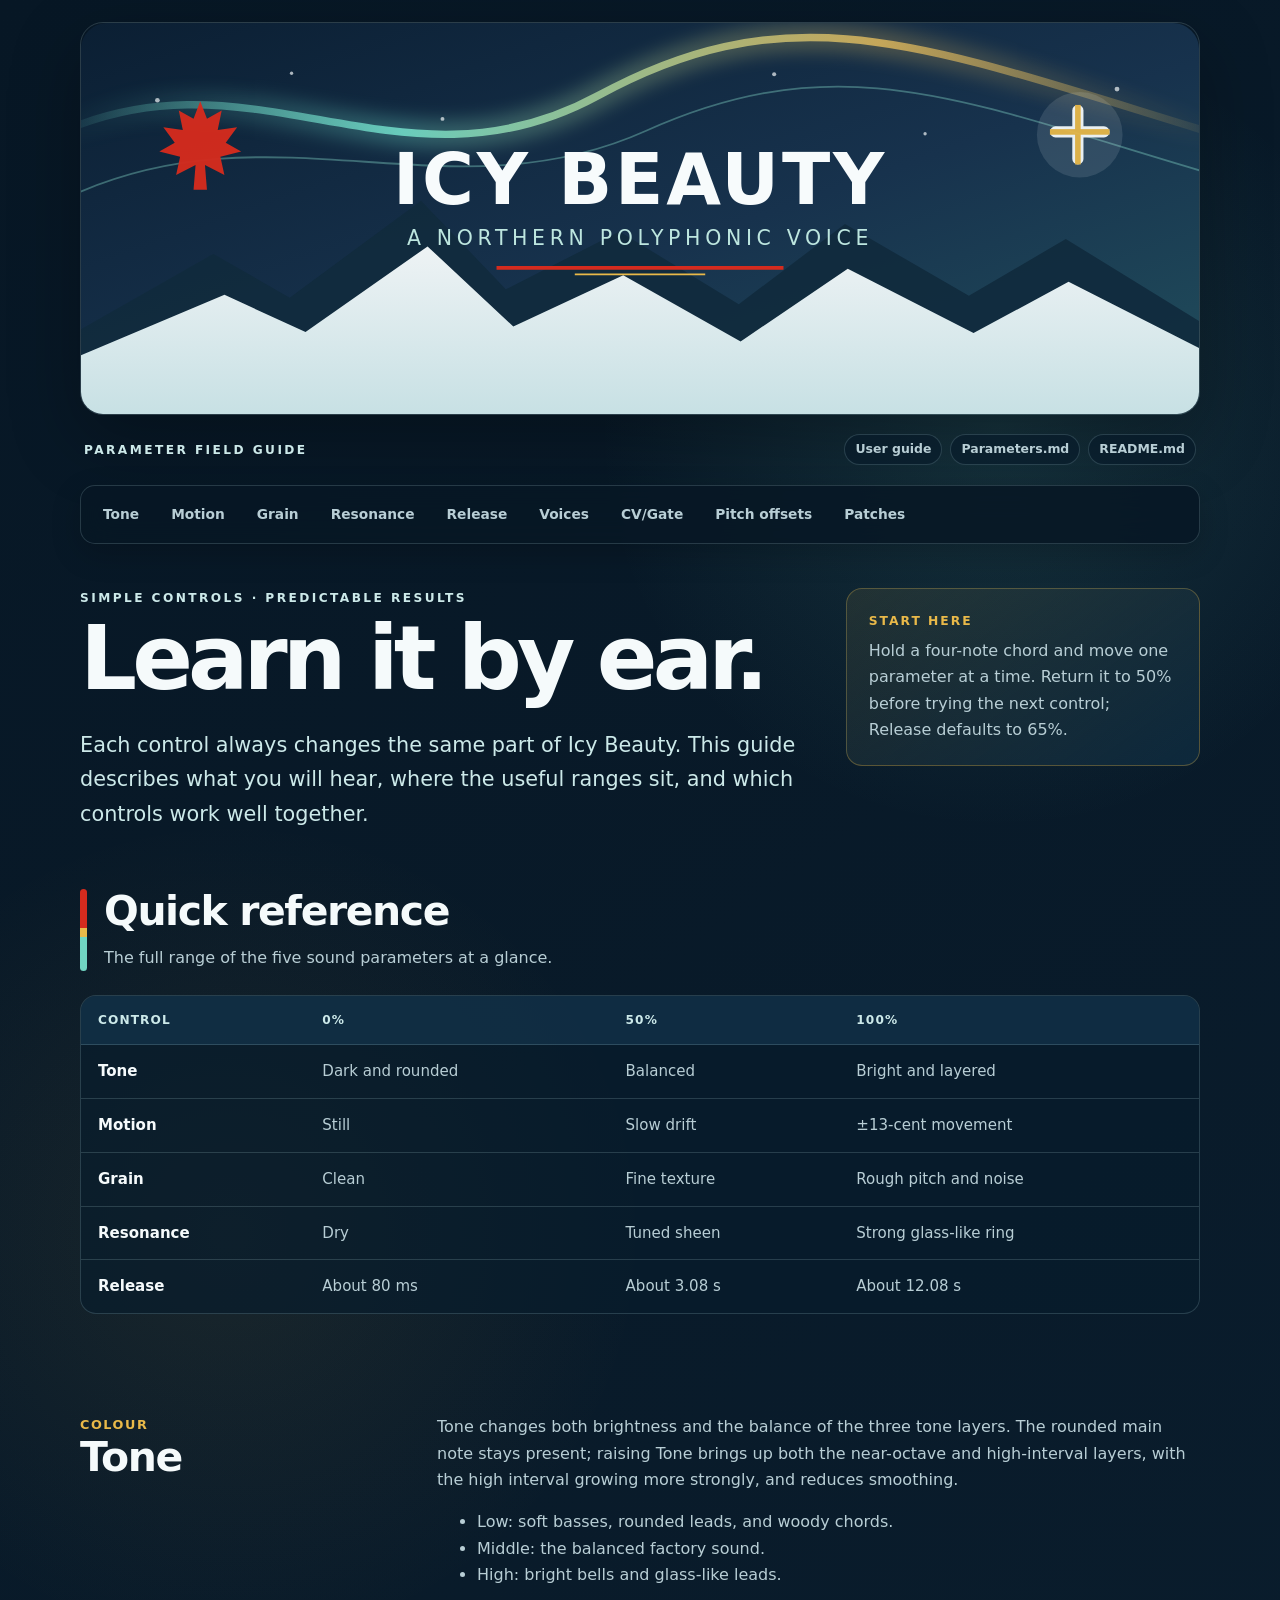
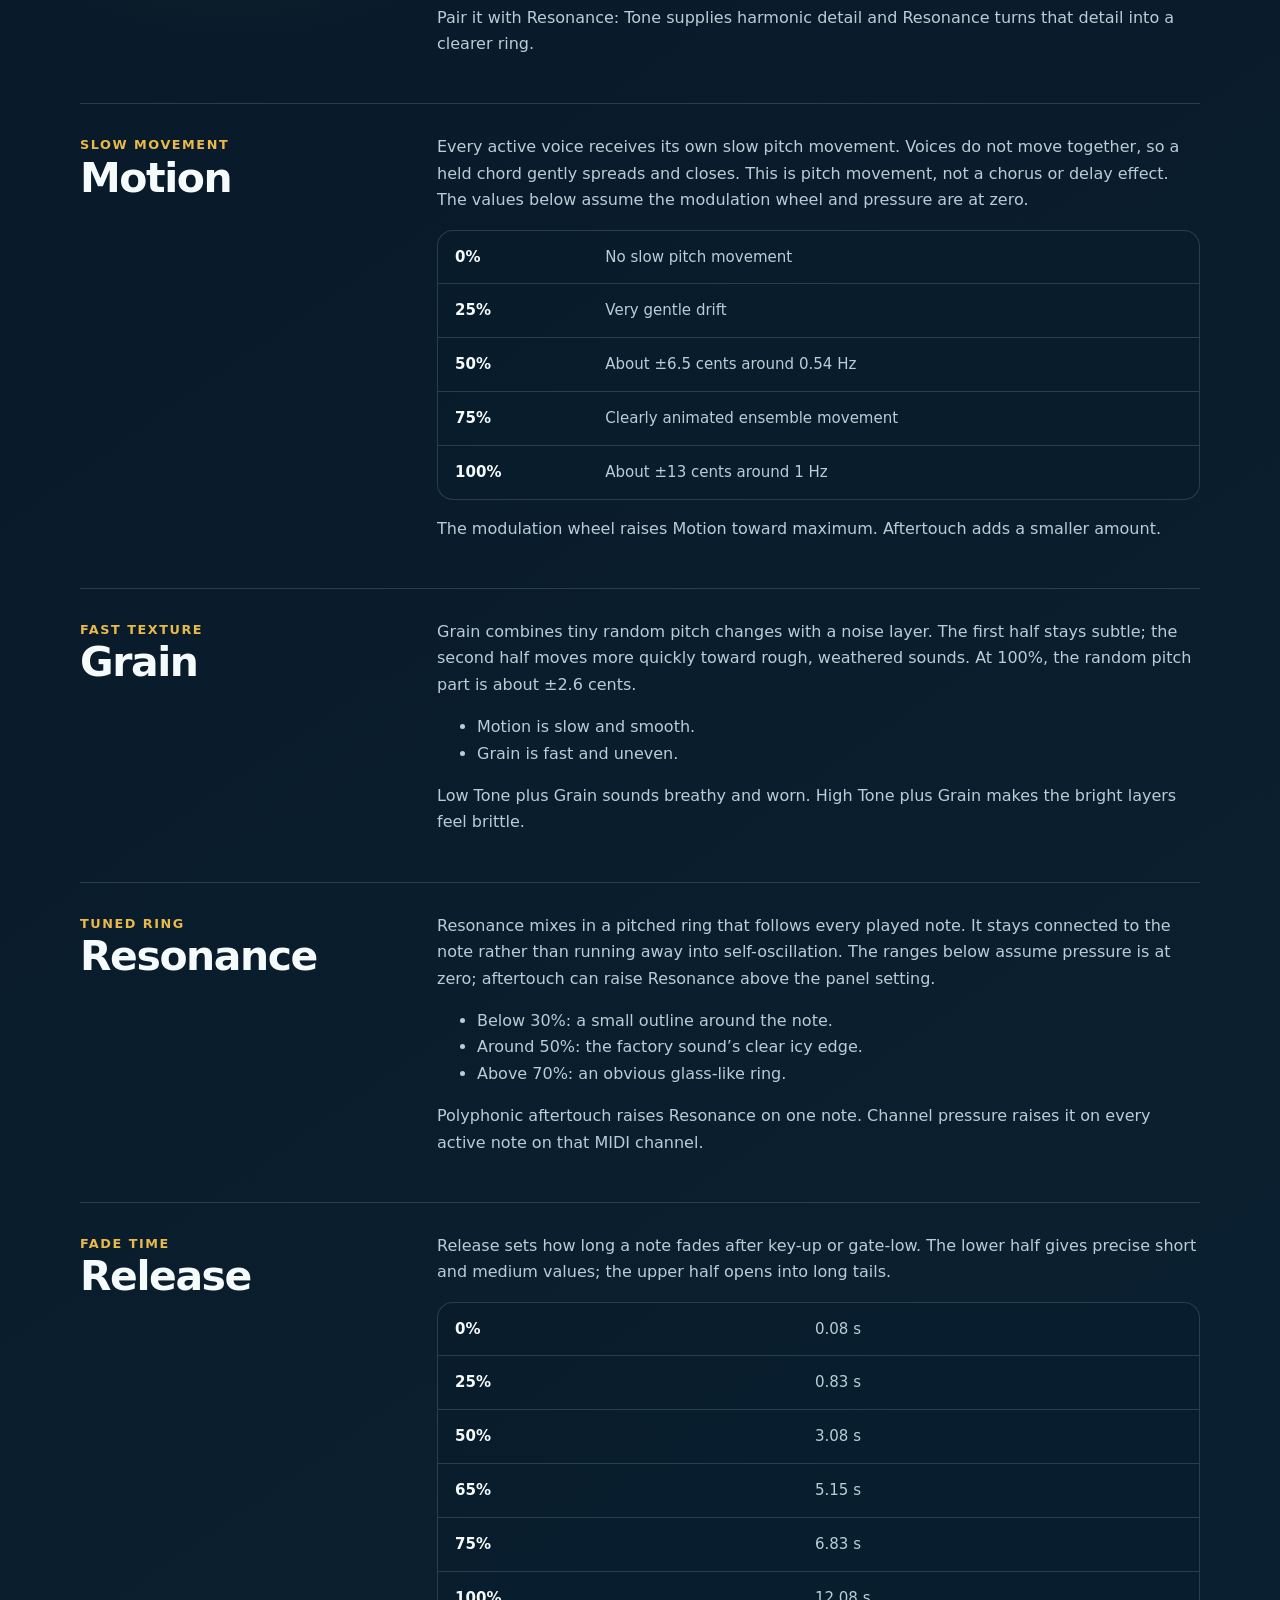
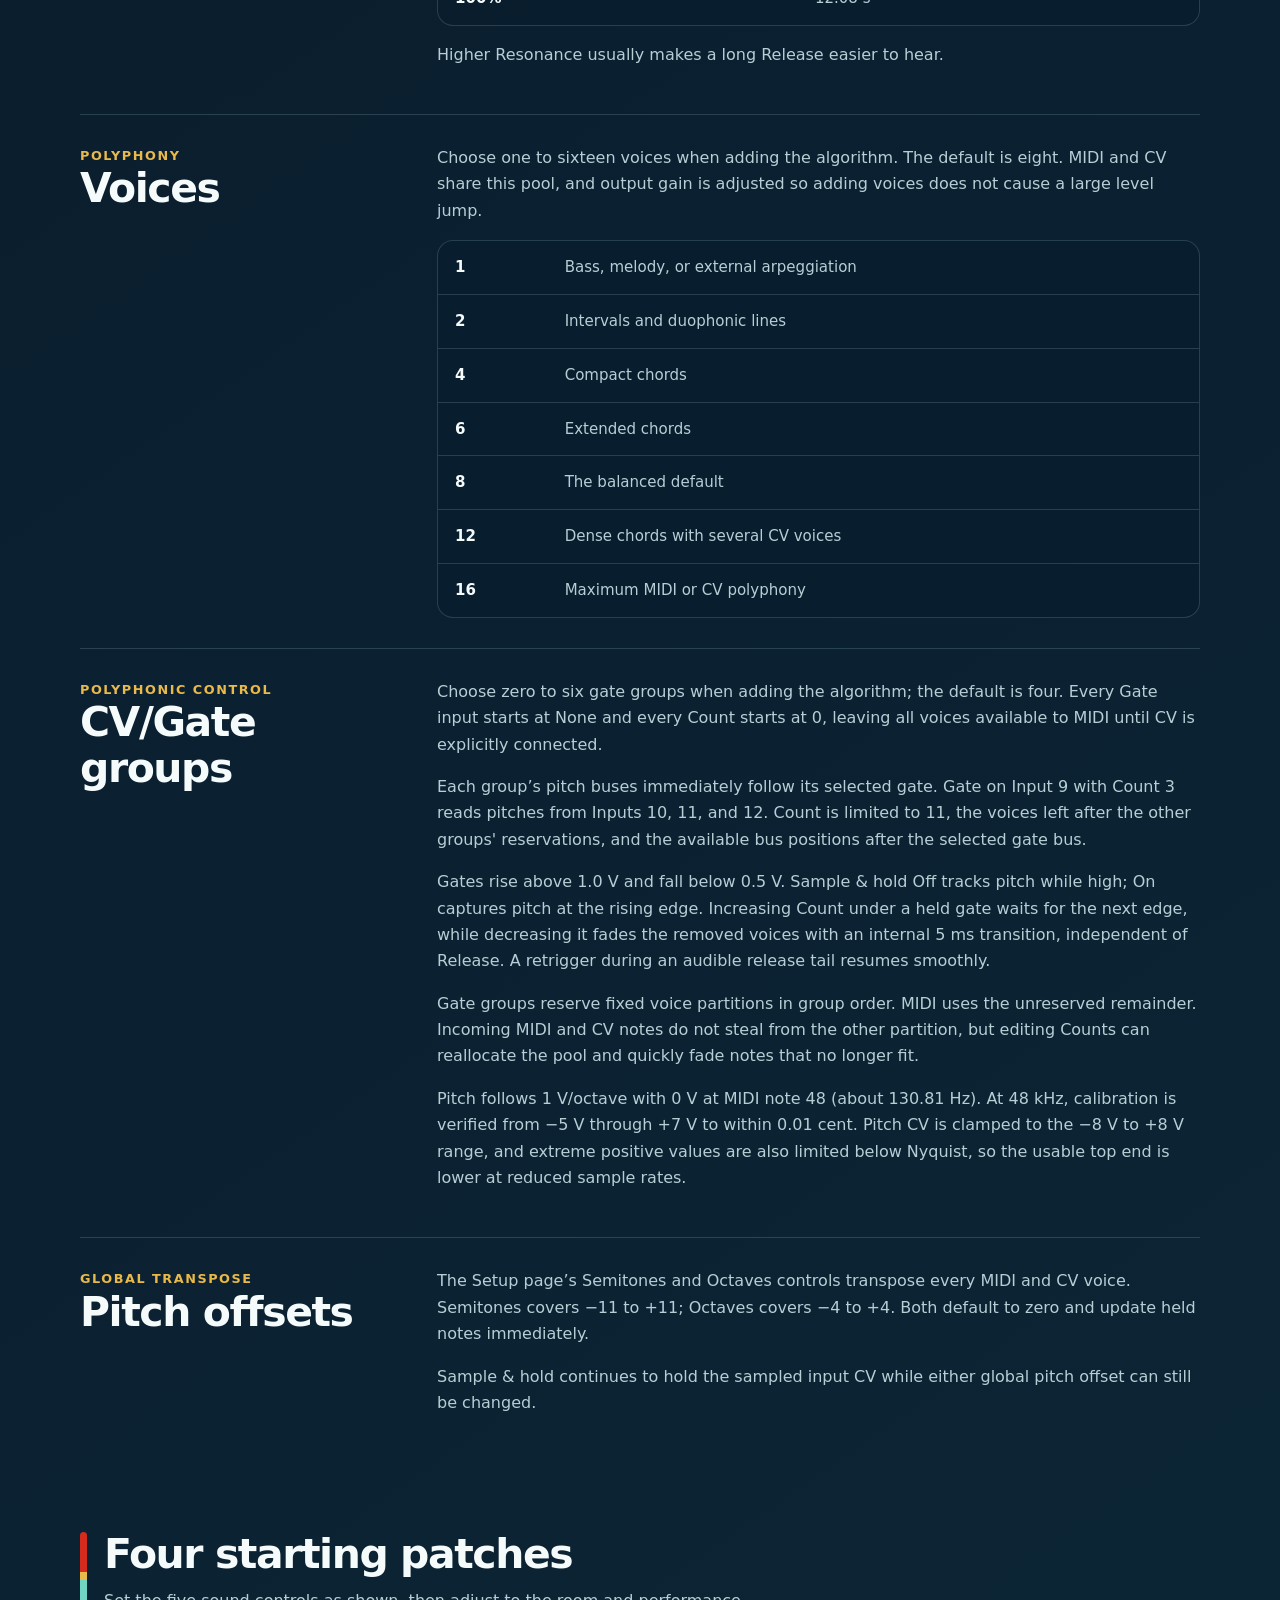
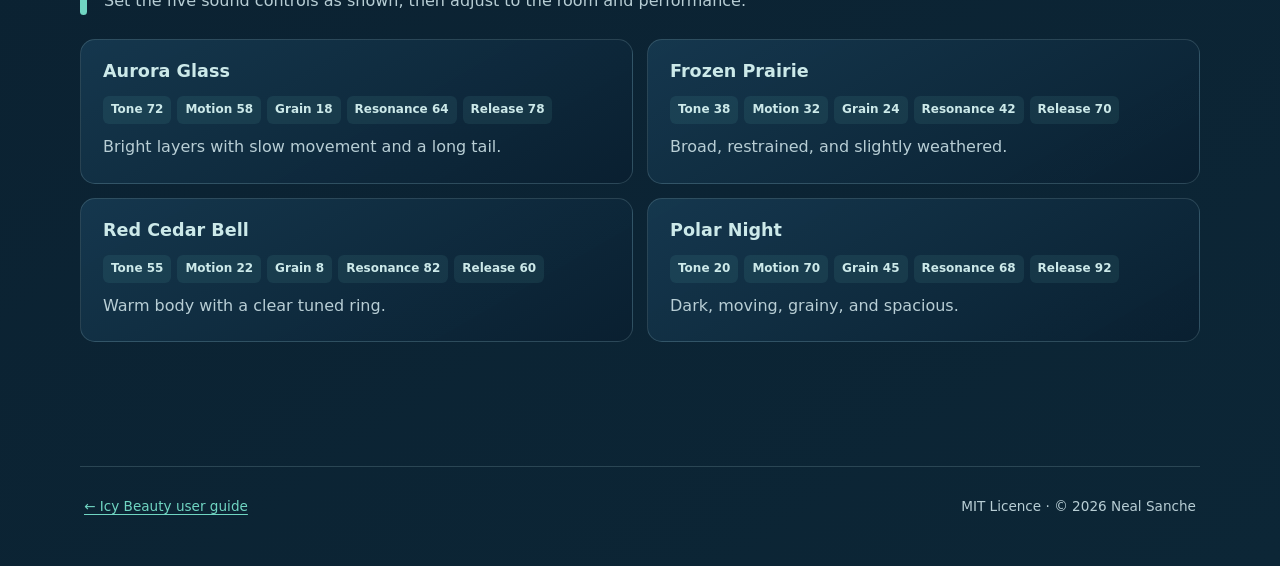
==== commit 0ec21915: "docs: fact-check user guides" ====
--- a/docs/parameters.html
+++ b/docs/parameters.html
@@ -96,9 +96,9 @@
           <div class="parameter-copy">
             <p>
               Tone changes both brightness and the balance of the three tone
-              layers. The rounded main note stays present; raising Tone adds the
-              octave, then brings the high interval forward and reduces
-              smoothing.
+              layers. The rounded main note stays present; raising Tone brings
+              up both the near-octave and high-interval layers, with the high
+              interval growing more strongly, and reduces smoothing.
             </p>
             <ul>
               <li>Low: soft basses, rounded leads, and woody chords.</li>
@@ -121,7 +121,8 @@
             <p>
               Every active voice receives its own slow pitch movement. Voices
               do not move together, so a held chord gently spreads and closes.
-              This is pitch movement, not a chorus or delay effect.
+              This is pitch movement, not a chorus or delay effect. The values
+              below assume the modulation wheel and pressure are at zero.
             </p>
             <div class="table-wrap">
               <table>
@@ -173,7 +174,8 @@
             <p>
               Resonance mixes in a pitched ring that follows every played note.
               It stays connected to the note rather than running away into
-              self-oscillation.
+              self-oscillation. The ranges below assume pressure is at zero;
+              aftertouch can raise Resonance above the panel setting.
             </p>
             <ul>
               <li>Below 30%: a small outline around the note.</li>
@@ -182,7 +184,7 @@
             </ul>
             <p>
               Polyphonic aftertouch raises Resonance on one note. Channel
-              pressure raises it across the chord.
+              pressure raises it on every active note on that MIDI channel.
             </p>
           </div>
         </article>
@@ -258,20 +260,30 @@
             <p>
               Each group’s pitch buses immediately follow its selected gate.
               Gate on Input 9 with Count 3 reads pitches from Inputs 10, 11,
-              and 12. Count is limited to 11, the remaining Voices, and the
-              physical buses after the gate input.
+              and 12. Count is limited to 11, the voices left after the other
+              groups' reservations, and the available bus positions after the
+              selected gate bus.
             </p>
             <p>
               Gates rise above 1.0 V and fall below 0.5 V. Sample &amp; hold
               Off tracks pitch while high; On captures pitch at the rising
               edge. Increasing Count under a held gate waits for the next edge,
-              while decreasing it releases the removed voices. A retrigger
-              during an audible release tail resumes smoothly.
+              while decreasing it fades the removed voices with an internal
+              5 ms transition, independent of Release. A retrigger during an
+              audible release tail resumes smoothly.
             </p>
             <p>
               Gate groups reserve fixed voice partitions in group order. MIDI
-              uses the unreserved remainder, so MIDI and CV never steal from
-              one another.
+              uses the unreserved remainder. Incoming MIDI and CV notes do not
+              steal from the other partition, but editing Counts can reallocate
+              the pool and quickly fade notes that no longer fit.
+            </p>
+            <p>
+              Pitch follows 1 V/octave with 0 V at MIDI note 48 (about
+              130.81 Hz). At 48 kHz, calibration is verified from −5 V through
+              +7 V to within 0.01 cent. Pitch CV is clamped to the −8 V to +8 V
+              range, and extreme positive values are also limited below
+              Nyquist, so the usable top end is lower at reduced sample rates.
             </p>
           </div>
         </article>
